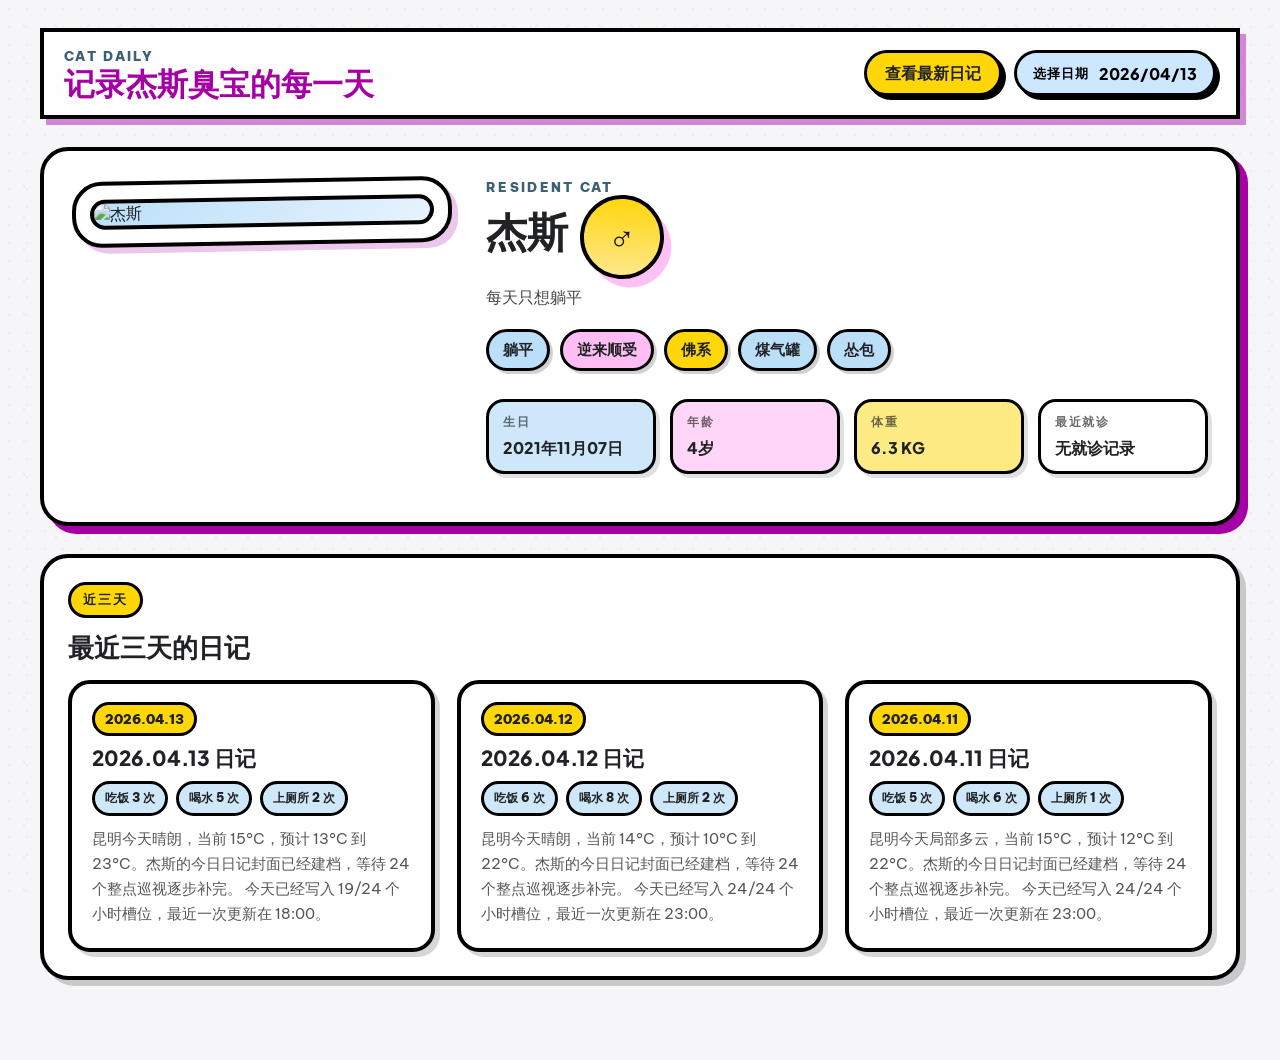
==== index.html @ 2c1eefea "Deploy cat-daily site: 2026-04-13 18:18:08 +0800" ====
<!doctype html>
<html lang="zh-CN">
  <head>
    <meta charset="utf-8">
    <meta name="viewport" content="width=device-width, initial-scale=1">
    <title>记录杰斯臭宝的每一天</title>
    <link rel="stylesheet" href="./site.css">
    <link rel="preconnect" href="https://fonts.googleapis.com">
    <link rel="preconnect" href="https://fonts.gstatic.com" crossorigin>
    <link href="https://fonts.googleapis.com/css2?family=Plus+Jakarta+Sans:wght@700;800&family=Be+Vietnam+Pro:wght@400;500;700;900&display=swap" rel="stylesheet">
  </head>
  <body>
    <div class="shell">
      <header class="topbar">
        <div class="brand">
          <p class="eyebrow">Cat Daily</p>
          <h1 class="brand-title">记录杰斯臭宝的每一天</h1>
          
        </div>
        <div class="topbar-actions">
          <a class="button button-primary" href="days/2026-04-13/index.html">查看最新日记</a>
          <div class="calendar-picker">
            <button id="calendar-trigger" class="date-picker-shell" type="button" aria-expanded="false" aria-controls="calendar-popover">
              <span class="date-picker-label">选择日期</span>
              <span id="calendar-trigger-text" class="date-picker-value">2026.04.13</span>
            </button>
            <div id="calendar-popover" class="calendar-popover" hidden>
              <div class="calendar-head">
                <button id="calendar-prev" class="calendar-nav" type="button" aria-label="上个月">←</button>
                <div id="calendar-month-label" class="calendar-month-label"></div>
                <button id="calendar-next" class="calendar-nav" type="button" aria-label="下个月">→</button>
              </div>
              <div class="calendar-legend" aria-hidden="true">
                <span class="calendar-legend-chip is-available">有日志</span>
                <span class="calendar-legend-chip is-unavailable">无日志</span>
              </div>
              <div class="calendar-weekdays">
                <span>日</span>
                <span>一</span>
                <span>二</span>
                <span>三</span>
                <span>四</span>
                <span>五</span>
                <span>六</span>
              </div>
              <div id="calendar-grid" class="calendar-grid"></div>
            </div>
          </div>
        </div>
      </header>

      <section class="hero-grid hero-grid-single">
        <article class="panel panel-pop profile-panel profile-panel-wide">
          <div class="profile-grid profile-grid-wide">
            <div class="avatar-frame avatar-frame-portrait">
              <img class="avatar-image avatar-image-portrait" src="media/services/catdaily-journal/data/20260403-201122.jpeg" alt="杰斯">
            </div>
            <div class="profile-copy">
              <p class="eyebrow">Resident Cat</p>
              <div class="profile-title-row">
                <h2 class="headline profile-name">杰斯</h2>
                <span class="gender-badge" title="公" aria-label="公">♂</span>
              </div>
              <p class="lead profile-tagline">每天只想躺平</p>
              <div class="chip-row"><span class="chip chip-primary">躺平</span><span class="chip chip-secondary">逆来顺受</span><span class="chip chip-tertiary">佛系</span><span class="chip chip-primary">煤气罐</span><span class="chip chip-primary">怂包</span></div>
              <div class="profile-facts profile-facts-wide">
                
            <div class="fact-card">
              <p class="fact-label">生日</p>
              <p class="fact-value">2021年11月07日</p>
            </div>
            
            <div class="fact-card">
              <p class="fact-label">年龄</p>
              <p class="fact-value">4岁</p>
            </div>
            
            <div class="fact-card">
              <p class="fact-label">体重</p>
              <p class="fact-value">6.3 KG</p>
            </div>
            
            <div class="fact-card">
              <p class="fact-label">最近就诊</p>
              <p class="fact-value">无就诊记录</p>
            </div>
            
              </div>
            </div>
          </div>
        </article>
      </section>

      <section id="archives" class="panel archive-panel">
        <span class="kicker">近三天</span>
        <h2 class="section-title">最近三天的日记</h2>
        <div class="archive-grid">
          
            <a class="archive-card" href="days/2026-04-13/index.html">
              <span class="archive-date">2026.04.13</span>
              <h3 class="archive-title">2026.04.13 日记</h3>
              <div class="archive-meta"><span class="archive-meta-chip">吃饭 3 次</span><span class="archive-meta-chip">喝水 5 次</span><span class="archive-meta-chip">上厕所 2 次</span></div>
              <p class="archive-summary">昆明今天晴朗，当前 15°C，预计 13°C 到 23°C。杰斯的今日日记封面已经建档，等待 24 个整点巡视逐步补完。 今天已经写入 19/24 个小时槽位，最近一次更新在 18:00。</p>
            </a>
            
            <a class="archive-card" href="days/2026-04-12/index.html">
              <span class="archive-date">2026.04.12</span>
              <h3 class="archive-title">2026.04.12 日记</h3>
              <div class="archive-meta"><span class="archive-meta-chip">吃饭 6 次</span><span class="archive-meta-chip">喝水 8 次</span><span class="archive-meta-chip">上厕所 2 次</span></div>
              <p class="archive-summary">昆明今天晴朗，当前 14°C，预计 10°C 到 22°C。杰斯的今日日记封面已经建档，等待 24 个整点巡视逐步补完。 今天已经写入 24/24 个小时槽位，最近一次更新在 23:00。</p>
            </a>
            
            <a class="archive-card" href="days/2026-04-11/index.html">
              <span class="archive-date">2026.04.11</span>
              <h3 class="archive-title">2026.04.11 日记</h3>
              <div class="archive-meta"><span class="archive-meta-chip">吃饭 5 次</span><span class="archive-meta-chip">喝水 6 次</span><span class="archive-meta-chip">上厕所 1 次</span></div>
              <p class="archive-summary">昆明今天局部多云，当前 15°C，预计 12°C 到 22°C。杰斯的今日日记封面已经建档，等待 24 个整点巡视逐步补完。 今天已经写入 24/24 个小时槽位，最近一次更新在 23:00。</p>
            </a>
            
        </div>
      </section>
    </div>
    <script>
      (function () {
        const days = {"2026-04-13": "days/2026-04-13/index.html", "2026-04-12": "days/2026-04-12/index.html", "2026-04-11": "days/2026-04-11/index.html", "2026-04-10": "days/2026-04-10/index.html", "2026-04-09": "days/2026-04-09/index.html", "2026-04-08": "days/2026-04-08/index.html", "2026-04-07": "days/2026-04-07/index.html", "2026-04-06": "days/2026-04-06/index.html", "2026-04-05": "days/2026-04-05/index.html", "2026-04-04": "days/2026-04-04/index.html", "2026-04-03": "days/2026-04-03/index.html", "2026-04-02": "days/2026-04-02/index.html", "2026-04-01": "days/2026-04-01/index.html"};
        const trigger = document.getElementById("calendar-trigger");
        const triggerText = document.getElementById("calendar-trigger-text");
        const popover = document.getElementById("calendar-popover");
        const grid = document.getElementById("calendar-grid");
        const monthLabel = document.getElementById("calendar-month-label");
        const prevButton = document.getElementById("calendar-prev");
        const nextButton = document.getElementById("calendar-next");
        if (!trigger || !triggerText || !popover || !grid || !monthLabel || !prevButton || !nextButton) {
          return;
        }

        const availableDates = Object.keys(days).sort();
        if (!availableDates.length) {
          return;
        }

        const selectedDate = "2026-04-13";
        let cursor = new Date(selectedDate + "T00:00:00");

        function formatMonthLabel(date) {
          return `${date.getFullYear()}年${String(date.getMonth() + 1).padStart(2, "0")}月`;
        }

        function formatDateKey(date) {
          const y = date.getFullYear();
          const m = String(date.getMonth() + 1).padStart(2, "0");
          const d = String(date.getDate()).padStart(2, "0");
          return `${y}-${m}-${d}`;
        }

        function formatDisplayValue(dateKey) {
          return dateKey.replace(/-/g, "/");
        }

        function renderCalendar() {
          const year = cursor.getFullYear();
          const month = cursor.getMonth();
          const firstDay = new Date(year, month, 1);
          const offset = firstDay.getDay();
          const start = new Date(year, month, 1 - offset);
          monthLabel.textContent = formatMonthLabel(cursor);
          grid.innerHTML = "";

          for (let index = 0; index < 42; index += 1) {
            const current = new Date(start);
            current.setDate(start.getDate() + index);
            const dateKey = formatDateKey(current);
            const isCurrentMonth = current.getMonth() === month;
            const isAvailable = Object.prototype.hasOwnProperty.call(days, dateKey);
            const isSelected = dateKey === selectedDate;

            const button = document.createElement("button");
            button.type = "button";
            button.className = "calendar-day";
            button.textContent = String(current.getDate());

            if (!isCurrentMonth) {
              button.classList.add("is-other-month");
            }
            if (isAvailable) {
              button.classList.add("is-available");
            } else {
              button.classList.add("is-unavailable");
            }
            if (isSelected) {
              button.classList.add("is-selected");
            }

            if (isAvailable) {
              button.addEventListener("click", () => {
                window.location.href = days[dateKey];
              });
            } else {
              button.disabled = true;
            }

            grid.appendChild(button);
          }
          triggerText.textContent = formatDisplayValue(selectedDate);
        }

        trigger.addEventListener("click", () => {
          const nextState = popover.hidden;
          popover.hidden = !nextState;
          trigger.setAttribute("aria-expanded", String(nextState));
        });

        document.addEventListener("click", (event) => {
          if (popover.hidden) {
            return;
          }
          if (popover.contains(event.target) || trigger.contains(event.target)) {
            return;
          }
          popover.hidden = true;
          trigger.setAttribute("aria-expanded", "false");
        });

        prevButton.addEventListener("click", () => {
          cursor = new Date(cursor.getFullYear(), cursor.getMonth() - 1, 1);
          renderCalendar();
        });

        nextButton.addEventListener("click", () => {
          cursor = new Date(cursor.getFullYear(), cursor.getMonth() + 1, 1);
          renderCalendar();
        });

        renderCalendar();
      })();
    </script>
  </body>
</html>
---- site.css ----
:root {
  --bg: #f6f6f9;
  --paper: #ffffff;
  --ink: #202225;
  --primary: #3c6074;
  --primary-soft: #bbdff8;
  --secondary: #a400a4;
  --secondary-soft: #ffbdf3;
  --tertiary: #ffd709;
  --night: #171b3a;
  --border: #000000;
  --shadow: 8px 8px 0 0 var(--secondary);
  --shadow-soft: 6px 6px 0 0 rgba(0, 0, 0, 0.18);
  --radius-lg: 28px;
  --radius-md: 20px;
  --radius-sm: 14px;
}

* {
  box-sizing: border-box;
}

html {
  scroll-behavior: smooth;
}

body {
  margin: 0;
  font-family: "Be Vietnam Pro", "Noto Sans SC", sans-serif;
  color: var(--ink);
  background:
    radial-gradient(circle at 15% 20%, rgba(164, 0, 164, 0.08), transparent 0 18rem),
    radial-gradient(circle at 85% 10%, rgba(60, 96, 116, 0.12), transparent 0 20rem),
    radial-gradient(circle at 50% 80%, rgba(255, 215, 9, 0.1), transparent 0 18rem),
    var(--bg);
}

body::before {
  content: "";
  position: fixed;
  inset: 0;
  pointer-events: none;
  opacity: 0.06;
  background-image:
    radial-gradient(var(--primary) 1.5px, transparent 1.5px),
    radial-gradient(var(--secondary) 1px, transparent 1px);
  background-size: 18px 18px, 32px 32px;
  background-position: 0 0, 8px 10px;
}

a {
  color: inherit;
  text-decoration: none;
}

img {
  display: block;
  max-width: 100%;
}

.shell {
  position: relative;
  z-index: 1;
  max-width: 1240px;
  margin: 0 auto;
  padding: 28px 20px 80px;
}

.topbar {
  position: sticky;
  top: 0;
  z-index: 20;
  display: flex;
  justify-content: space-between;
  align-items: center;
  gap: 16px;
  margin-bottom: 28px;
  padding: 16px 20px;
  border: 4px solid var(--border);
  background: rgba(255, 255, 255, 0.86);
  backdrop-filter: blur(10px);
  box-shadow: 6px 6px 0 0 rgba(164, 0, 164, 0.45);
}

.brand {
  display: flex;
  flex-direction: column;
  gap: 4px;
}

.eyebrow {
  margin: 0;
  font-size: 0.8rem;
  font-weight: 900;
  text-transform: uppercase;
  letter-spacing: 0.18em;
  color: var(--primary);
}

.brand-title {
  margin: 0;
  font-family: "Plus Jakarta Sans", "Noto Sans SC", sans-serif;
  font-size: clamp(1.6rem, 2.4vw, 2.6rem);
  font-weight: 900;
  line-height: 1;
  color: var(--secondary);
}

.brand-subtitle {
  margin: 0;
  font-size: 0.95rem;
  font-weight: 700;
  color: rgba(32, 34, 37, 0.72);
}

.topbar-actions {
  display: flex;
  flex-wrap: wrap;
  gap: 12px;
  justify-content: flex-end;
}

.date-picker-shell {
  display: inline-flex;
  align-items: center;
  gap: 10px;
  min-height: 46px;
  padding: 0 16px;
  border: 3px solid var(--border);
  border-radius: 999px;
  background: #cce7ff;
  box-shadow: 4px 4px 0 0 var(--border);
  font-family: "Plus Jakarta Sans", "Noto Sans SC", sans-serif;
  font-weight: 800;
  cursor: pointer;
}

.date-picker-label {
  font-size: 0.82rem;
  letter-spacing: 0.08em;
  text-transform: uppercase;
}

.date-picker-value {
  font-size: 1rem;
}

.calendar-picker {
  position: relative;
}

.calendar-popover {
  position: absolute;
  top: calc(100% + 14px);
  right: 0;
  width: 360px;
  padding: 18px;
  border: 4px solid var(--border);
  border-radius: 24px;
  background: linear-gradient(180deg, rgba(255, 255, 255, 0.98), rgba(255, 189, 243, 0.18));
  box-shadow: 10px 10px 0 0 rgba(164, 0, 164, 0.28);
}

.calendar-legend {
  display: flex;
  gap: 10px;
  margin-bottom: 12px;
}

.calendar-legend-chip {
  display: inline-flex;
  align-items: center;
  justify-content: center;
  padding: 6px 12px;
  border: 3px solid var(--border);
  border-radius: 999px;
  font-size: 0.76rem;
  font-weight: 900;
  letter-spacing: 0.08em;
}

.calendar-legend-chip.is-available {
  background: linear-gradient(180deg, rgba(255, 215, 9, 0.95), rgba(255, 240, 166, 0.95));
  box-shadow: 4px 4px 0 0 rgba(164, 0, 164, 0.18);
}

.calendar-legend-chip.is-unavailable {
  background: #ececf0;
  color: rgba(32, 34, 37, 0.44);
  border-color: rgba(0, 0, 0, 0.24);
  filter: grayscale(1);
}

.calendar-head {
  display: grid;
  grid-template-columns: 48px 1fr 48px;
  align-items: center;
  gap: 10px;
  margin-bottom: 14px;
}

.calendar-month-label {
  text-align: center;
  font-family: "Plus Jakarta Sans", "Noto Sans SC", sans-serif;
  font-size: 1.2rem;
  font-weight: 900;
}

.calendar-nav {
  min-height: 44px;
  border: 3px solid var(--border);
  border-radius: 16px;
  background: var(--paper);
  font-family: "Plus Jakarta Sans", "Noto Sans SC", sans-serif;
  font-size: 1.2rem;
  font-weight: 900;
  cursor: pointer;
  box-shadow: 4px 4px 0 0 var(--border);
}

.calendar-weekdays,
.calendar-grid {
  display: grid;
  grid-template-columns: repeat(7, minmax(0, 1fr));
  gap: 8px;
}

.calendar-weekdays {
  margin-bottom: 10px;
}

.calendar-weekdays span {
  text-align: center;
  font-size: 0.85rem;
  font-weight: 900;
  color: rgba(32, 34, 37, 0.68);
}

.calendar-day {
  min-height: 42px;
  border: 3px solid var(--border);
  border-radius: 14px;
  background: var(--paper);
  font-family: "Plus Jakarta Sans", "Noto Sans SC", sans-serif;
  font-size: 0.98rem;
  font-weight: 900;
  cursor: pointer;
  transition: transform 0.18s ease, box-shadow 0.18s ease, background 0.18s ease;
}

.calendar-day.is-available {
  background: linear-gradient(180deg, rgba(255, 215, 9, 0.95), rgba(255, 240, 166, 0.95));
  box-shadow: 5px 5px 0 0 rgba(164, 0, 164, 0.22);
}

.calendar-day.is-available:hover {
  transform: translate(-1px, -1px) rotate(-2deg);
  box-shadow: 7px 7px 0 0 rgba(164, 0, 164, 0.28);
}

.calendar-day.is-selected {
  background: linear-gradient(180deg, rgba(164, 0, 164, 0.92), rgba(214, 89, 214, 0.92));
  color: #ffffff;
  box-shadow: 6px 6px 0 0 rgba(0, 0, 0, 0.2);
}

.calendar-day.is-unavailable {
  background: #ececf0;
  color: rgba(32, 34, 37, 0.4);
  border-color: rgba(0, 0, 0, 0.26);
  filter: grayscale(1);
  cursor: not-allowed;
}

.calendar-day.is-other-month {
  opacity: 0.42;
}

.button,
.pill-link {
  display: inline-flex;
  align-items: center;
  justify-content: center;
  gap: 8px;
  min-height: 46px;
  padding: 0 18px;
  border: 3px solid var(--border);
  border-radius: 999px;
  background: var(--paper);
  font-family: "Plus Jakarta Sans", "Noto Sans SC", sans-serif;
  font-weight: 800;
  cursor: pointer;
  transition: transform 0.18s ease, box-shadow 0.18s ease, background 0.18s ease;
}

.button:hover,
.pill-link:hover {
  transform: translate(2px, 2px);
  box-shadow: none;
}

.button-primary {
  background: var(--tertiary);
  box-shadow: 4px 4px 0 0 var(--border);
}

.button-secondary {
  background: var(--primary-soft);
  box-shadow: 4px 4px 0 0 var(--border);
}

.hero-grid,
.archive-grid,
.stat-grid,
.phase-grid {
  display: grid;
  gap: 22px;
}

.hero-grid {
  grid-template-columns: 1.2fr 1fr;
  align-items: start;
  margin-bottom: 28px;
}

.hero-grid-single {
  grid-template-columns: 1fr;
}

.panel {
  border: 4px solid var(--border);
  border-radius: var(--radius-lg);
  background: var(--paper);
  box-shadow: var(--shadow-soft);
}

.panel-pop {
  box-shadow: var(--shadow);
}

.profile-panel {
  padding: 28px;
  transform: rotate(-1deg);
}

.profile-panel-wide {
  transform: none;
}

.profile-grid {
  display: grid;
  grid-template-columns: 280px 1fr;
  gap: 28px;
  align-items: start;
}

.profile-grid-wide {
  grid-template-columns: minmax(280px, 380px) 1fr;
  gap: 34px;
  align-items: start;
}

.avatar-frame {
  position: relative;
  padding: 14px 14px 28px;
  border: 4px solid var(--border);
  border-radius: var(--radius-md);
  background: var(--paper);
  box-shadow: 6px 6px 0 0 rgba(164, 0, 164, 0.22);
  transform: rotate(2deg);
}

.avatar-frame-portrait {
  padding: 14px;
  border-radius: 30px;
  transform: rotate(-1deg);
}

.avatar-image {
  aspect-ratio: 1 / 1;
  border: 4px solid var(--border);
  border-radius: 24px;
  background: linear-gradient(135deg, var(--primary-soft), #e7f3ff);
  object-fit: cover;
}

.avatar-image-portrait {
  width: 100%;
  height: auto;
  aspect-ratio: auto;
  border-radius: 24px;
  object-fit: contain;
  object-position: center center;
}

.avatar-caption {
  margin: 14px 0 0;
  text-align: center;
  font-size: 0.86rem;
  font-weight: 900;
  letter-spacing: 0.16em;
  text-transform: uppercase;
  color: var(--primary);
}

.photo-badge {
  position: absolute;
  top: -16px;
  left: 18px;
  display: inline-flex;
  padding: 8px 14px;
  border: 3px solid var(--border);
  border-radius: 999px;
  background: var(--tertiary);
  font-size: 0.78rem;
  font-weight: 900;
  letter-spacing: 0.12em;
  text-transform: uppercase;
  box-shadow: 4px 4px 0 0 rgba(0, 0, 0, 0.16);
}

.profile-copy {
  display: flex;
  flex-direction: column;
}

.profile-title-row {
  display: flex;
  flex-wrap: wrap;
  align-items: center;
  gap: 12px;
  margin-bottom: 4px;
}

.profile-name {
  margin: 0;
}

.gender-badge {
  position: relative;
  display: inline-grid;
  place-items: center;
  width: 84px;
  height: 84px;
  font-family: "Plus Jakarta Sans", "Noto Sans SC", sans-serif;
  font-size: 2.2rem;
  font-weight: 900;
  line-height: 1;
  color: #151515;
  transform: rotate(4deg);
  isolation: isolate;
}

.gender-badge::before {
  content: "";
  position: absolute;
  inset: 0;
  border: 4px solid var(--border);
  border-radius: 999px;
  background: linear-gradient(180deg, rgba(255, 215, 9, 0.98), rgba(255, 232, 138, 0.98));
  z-index: -1;
}

.gender-badge::after {
  content: "";
  position: absolute;
  inset: 10px -8px -8px 10px;
  border-radius: 999px;
  background: rgba(255, 189, 243, 0.95);
  z-index: -2;
}

.profile-tagline {
  margin-top: 6px;
  margin-bottom: 16px;
}

.headline {
  margin: 0 0 12px;
  font-family: "Plus Jakarta Sans", "Noto Sans SC", sans-serif;
  font-size: clamp(2rem, 3.2vw, 3.6rem);
  line-height: 0.95;
  font-weight: 900;
}

.headline strong {
  color: var(--secondary);
}

.lead {
  margin: 0;
  font-size: 1.02rem;
  line-height: 1.75;
  color: rgba(32, 34, 37, 0.84);
}

.chip-row {
  display: flex;
  flex-wrap: wrap;
  gap: 10px;
  margin: 18px 0 20px;
}

.chip {
  padding: 8px 14px;
  border: 3px solid var(--border);
  border-radius: 999px;
  font-size: 0.92rem;
  font-weight: 900;
  box-shadow: 3px 3px 0 0 rgba(0, 0, 0, 0.18);
}

.chip-primary {
  background: var(--primary-soft);
}

.chip-secondary {
  background: var(--secondary-soft);
}

.chip-tertiary {
  background: var(--tertiary);
}

.profile-facts {
  display: grid;
  grid-template-columns: repeat(2, minmax(0, 1fr));
  gap: 12px;
  margin: 8px 0 20px;
}

.profile-facts-wide {
  grid-template-columns: repeat(4, minmax(0, 1fr));
  gap: 14px;
}

.fact-card {
  padding: 12px 14px;
  border: 3px solid var(--border);
  border-radius: 18px;
  background: rgba(255, 255, 255, 0.92);
  box-shadow: 4px 4px 0 0 rgba(0, 0, 0, 0.12);
}

.fact-card:nth-child(4n + 1) {
  background: rgba(187, 223, 248, 0.72);
}

.fact-card:nth-child(4n + 2) {
  background: rgba(255, 189, 243, 0.62);
}

.fact-card:nth-child(4n + 3) {
  background: rgba(255, 215, 9, 0.5);
}

.fact-label {
  margin: 0 0 6px;
  font-size: 0.76rem;
  font-weight: 900;
  letter-spacing: 0.14em;
  text-transform: uppercase;
  color: rgba(32, 34, 37, 0.66);
}

.fact-value {
  margin: 0;
  font-family: "Plus Jakarta Sans", "Noto Sans SC", sans-serif;
  font-size: 1rem;
  font-weight: 800;
  line-height: 1.35;
}

.featured-panel {
  padding: 26px;
  background: linear-gradient(180deg, rgba(255, 255, 255, 0.98), rgba(255, 189, 243, 0.26));
  transform: rotate(1deg);
}

.section-title {
  margin: 0 0 14px;
  font-family: "Plus Jakarta Sans", "Noto Sans SC", sans-serif;
  font-size: clamp(1.4rem, 2vw, 2rem);
  font-weight: 900;
}

.kicker {
  display: inline-flex;
  margin-bottom: 12px;
  padding: 6px 12px;
  border: 3px solid var(--border);
  border-radius: 999px;
  background: var(--tertiary);
  font-size: 0.8rem;
  font-weight: 900;
  letter-spacing: 0.16em;
  text-transform: uppercase;
}

.featured-summary {
  margin: 14px 0 18px;
  line-height: 1.75;
}

.stat-grid {
  grid-template-columns: repeat(3, minmax(0, 1fr));
  margin-bottom: 28px;
}

.stat-card {
  padding: 20px;
  border: 4px solid var(--border);
  border-radius: var(--radius-md);
  background: var(--paper);
}

.stat-card.food {
  background: linear-gradient(180deg, rgba(187, 223, 248, 0.96), rgba(255, 255, 255, 1));
}

.stat-card.water {
  background: linear-gradient(180deg, rgba(255, 189, 243, 0.78), rgba(255, 255, 255, 1));
}

.stat-card.litter {
  background: linear-gradient(180deg, rgba(255, 215, 9, 0.54), rgba(255, 255, 255, 1));
}

.stat-label {
  margin: 0 0 8px;
  font-size: 0.8rem;
  font-weight: 900;
  letter-spacing: 0.16em;
  text-transform: uppercase;
}

.stat-value {
  margin: 0;
  font-family: "Plus Jakarta Sans", "Noto Sans SC", sans-serif;
  font-size: clamp(1.5rem, 3vw, 2.6rem);
  font-weight: 900;
}

.stat-detail {
  margin: 10px 0 0;
  font-size: 0.95rem;
  line-height: 1.6;
  color: rgba(32, 34, 37, 0.72);
}

.schedule-panel,
.archive-panel,
.summary-panel,
.phase-section {
  padding: 24px;
}

.schedule-list {
  display: grid;
  gap: 14px;
}

.schedule-item {
  display: flex;
  gap: 14px;
  align-items: start;
  padding: 14px 16px;
  border: 3px solid var(--border);
  border-radius: 18px;
  background: rgba(255, 255, 255, 0.74);
}

.schedule-time {
  flex: 0 0 116px;
  font-family: "Plus Jakarta Sans", "Noto Sans SC", sans-serif;
  font-weight: 900;
  color: var(--secondary);
}

.archive-grid {
  grid-template-columns: repeat(3, minmax(0, 1fr));
}

.archive-card {
  display: flex;
  flex-direction: column;
  gap: 10px;
  padding: 18px 20px 22px;
  border: 4px solid var(--border);
  border-radius: 22px;
  background: var(--paper);
  box-shadow: 5px 5px 0 0 rgba(0, 0, 0, 0.16);
  transition: transform 0.18s ease, box-shadow 0.18s ease;
}

.archive-card:hover {
  transform: translateY(-4px) rotate(1deg);
  box-shadow: 8px 8px 0 0 rgba(164, 0, 164, 0.22);
}

.archive-date {
  display: inline-flex;
  align-self: start;
  padding: 6px 10px;
  border: 3px solid var(--border);
  border-radius: 999px;
  background: var(--tertiary);
  font-size: 0.82rem;
  font-weight: 900;
}

.archive-title {
  margin: 0;
  font-family: "Plus Jakarta Sans", "Noto Sans SC", sans-serif;
  font-size: 1.3rem;
  font-weight: 900;
  line-height: 1.2;
}

.archive-summary {
  margin: 0;
  font-size: 0.95rem;
  line-height: 1.65;
  color: rgba(32, 34, 37, 0.76);
}

.archive-meta {
  display: flex;
  flex-wrap: wrap;
  gap: 8px;
}

.archive-meta-chip {
  display: inline-flex;
  padding: 6px 10px;
  border: 3px solid var(--border);
  border-radius: 999px;
  background: rgba(187, 223, 248, 0.72);
  font-size: 0.78rem;
  font-weight: 900;
}

.day-layout {
  display: grid;
  gap: 26px;
}

.summary-panel {
  display: grid;
  grid-template-columns: 320px 1fr;
  gap: 24px;
  align-items: start;
  margin-bottom: 28px;
}

.cover-frame {
  padding: 16px 16px 24px;
}

.stamp-frame {
  position: relative;
  border: 0;
  border-radius: 26px;
  background:
    linear-gradient(135deg, rgba(255, 215, 9, 0.36), rgba(255, 189, 243, 0.28), rgba(187, 223, 248, 0.42));
  box-shadow: 6px 6px 0 0 rgba(255, 215, 9, 0.28);
  overflow: hidden;
  isolation: isolate;
}

.stamp-frame::before {
  content: "";
  position: absolute;
  inset: 0;
  z-index: 2;
  pointer-events: none;
  background:
    radial-gradient(circle at 14px 0, var(--paper) 0 7px, transparent 7.5px) top left / 28px 16px repeat-x,
    radial-gradient(circle at 14px 100%, var(--paper) 0 7px, transparent 7.5px) bottom left / 28px 16px repeat-x,
    radial-gradient(circle at 0 14px, var(--paper) 0 7px, transparent 7.5px) top left / 16px 28px repeat-y,
    radial-gradient(circle at 100% 14px, var(--paper) 0 7px, transparent 7.5px) top right / 16px 28px repeat-y;
}

.stamp-frame-cover::after,
.stamp-frame-slot::after {
  content: "";
  position: absolute;
  inset: 10px;
  z-index: 0;
  border: 3px dashed rgba(0, 0, 0, 0.22);
  border-radius: 20px;
}

.cover-image {
  position: relative;
  z-index: 1;
  aspect-ratio: 1 / 1;
  border: 0;
  border-radius: 14px;
  object-fit: cover;
  background: linear-gradient(135deg, rgba(187, 223, 248, 0.7), rgba(255, 189, 243, 0.6));
}

.previewable-image {
  cursor: zoom-in;
  transition: transform 0.18s ease;
}

.previewable-image:hover {
  transform: scale(1.015);
}

.previewable-image:focus-visible {
  outline: 4px solid rgba(164, 0, 164, 0.55);
  outline-offset: 3px;
}

.date-badge {
  display: inline-flex;
  margin-bottom: 14px;
  padding: 8px 14px;
  border: 3px solid var(--border);
  border-radius: 999px;
  background: var(--tertiary);
  font-weight: 900;
}

.story-box {
  padding: 18px 20px;
  border: 3px dashed var(--border);
  border-radius: 18px;
  background: rgba(255, 215, 9, 0.14);
  line-height: 1.8;
}

.phase-section {
  border: 4px solid var(--border);
  border-radius: var(--radius-lg);
}

.phase-midnight {
  background: linear-gradient(180deg, rgba(23, 27, 58, 0.96), rgba(52, 58, 114, 0.92));
  color: #ffffff;
}

.phase-daylight {
  background: linear-gradient(180deg, rgba(187, 223, 248, 0.72), rgba(255, 255, 255, 0.95));
}

.phase-evening {
  background: linear-gradient(180deg, rgba(255, 215, 9, 0.36), rgba(255, 189, 243, 0.24), rgba(255, 255, 255, 0.94));
}

.phase-header {
  display: flex;
  align-items: center;
  gap: 14px;
  margin-bottom: 18px;
}

.phase-title {
  margin: 0;
  display: inline-flex;
  padding: 8px 14px;
  border: 3px solid var(--border);
  border-radius: 999px;
  background: var(--paper);
  font-family: "Plus Jakarta Sans", "Noto Sans SC", sans-serif;
  font-size: 1.1rem;
  font-weight: 900;
  color: var(--ink);
}

.phase-rule {
  flex: 1;
  height: 4px;
  border-radius: 999px;
  background: currentColor;
  opacity: 0.35;
}

.phase-grid {
  grid-template-columns: repeat(4, minmax(0, 1fr));
}

.slot-card {
  display: flex;
  flex-direction: column;
  gap: 10px;
  padding: 12px 12px 18px;
  border: 4px solid var(--border);
  border-radius: 20px;
  background: var(--paper);
  color: var(--ink);
  box-shadow: 4px 4px 0 0 rgba(0, 0, 0, 0.15);
  transition: transform 0.18s ease, box-shadow 0.18s ease;
}

.slot-card:hover {
  transform: translateY(-3px);
  box-shadow: 6px 6px 0 0 rgba(164, 0, 164, 0.18);
}

.slot-card:nth-child(odd) {
  transform: rotate(-1.2deg);
}

.slot-card:nth-child(even) {
  transform: rotate(1.2deg);
}

.slot-card:nth-child(odd):hover,
.slot-card:nth-child(even):hover {
  transform: translateY(-3px) rotate(0deg);
}

.slot-image {
  position: relative;
  z-index: 1;
  aspect-ratio: 1 / 1;
  border: 0;
  border-radius: 12px;
  background: linear-gradient(135deg, rgba(187, 223, 248, 0.8), rgba(255, 189, 243, 0.7));
  object-fit: cover;
}

.slot-placeholder {
  display: grid;
  place-items: center;
  position: relative;
  z-index: 1;
  aspect-ratio: 1 / 1;
  border: 0;
  border-radius: 12px;
  background:
    radial-gradient(circle at 30% 30%, rgba(255, 255, 255, 0.5), transparent 0 32%),
    linear-gradient(135deg, rgba(187, 223, 248, 0.9), rgba(255, 215, 9, 0.5));
  font-family: "Plus Jakarta Sans", "Noto Sans SC", sans-serif;
  font-size: 2.2rem;
  font-weight: 900;
  color: var(--primary);
}

.stamp-frame-slot {
  padding: 14px;
  margin-bottom: 2px;
  box-shadow: 4px 4px 0 0 rgba(255, 215, 9, 0.4);
}

.slot-time {
  margin: 0;
  font-family: "Plus Jakarta Sans", "Noto Sans SC", sans-serif;
  font-size: 0.82rem;
  font-weight: 900;
  letter-spacing: 0.16em;
  text-transform: uppercase;
  color: var(--primary);
}

.slot-badge {
  display: inline-flex;
  align-self: start;
  padding: 5px 10px;
  border: 3px solid var(--border);
  border-radius: 999px;
  background: var(--secondary-soft);
  font-size: 0.76rem;
  font-weight: 900;
}

.slot-title {
  margin: 0;
  font-family: "Plus Jakarta Sans", "Noto Sans SC", sans-serif;
  font-size: 1rem;
  font-weight: 900;
}

.slot-description {
  margin: 0;
  font-size: 0.9rem;
  line-height: 1.65;
  color: rgba(32, 34, 37, 0.76);
}

.footer-note {
  margin-top: 28px;
  text-align: center;
  font-size: 0.92rem;
  line-height: 1.7;
  color: rgba(32, 34, 37, 0.68);
}

body.lightbox-open {
  overflow: hidden;
}

.lightbox {
  position: fixed;
  inset: 0;
  z-index: 120;
  display: grid;
  place-items: center;
  padding: 28px;
}

.lightbox[hidden] {
  display: none !important;
}

.lightbox-backdrop {
  position: absolute;
  inset: 0;
  background: rgba(18, 20, 24, 0.78);
  backdrop-filter: blur(8px);
}

.lightbox-dialog {
  position: relative;
  z-index: 1;
  display: grid;
  grid-template-columns: minmax(0, 1fr);
  justify-items: center;
  gap: 14px;
  width: min(960px, calc(100vw - 40px));
  max-height: calc(100vh - 40px);
  padding: 18px 18px 16px;
  border: 4px solid var(--border);
  border-radius: 28px;
  background: linear-gradient(135deg, rgba(255, 255, 255, 0.98), rgba(255, 250, 235, 0.98));
  box-shadow: 10px 10px 0 0 rgba(255, 215, 9, 0.3);
}

.lightbox-close {
  justify-self: end;
  padding: 8px 14px;
  border: 3px solid var(--border);
  border-radius: 999px;
  background: var(--secondary-soft);
  font: inherit;
  font-weight: 900;
  cursor: pointer;
}

.lightbox-image {
  display: block;
  width: auto;
  max-width: 100%;
  min-height: min(52vw, 280px);
  max-height: calc(100vh - 180px);
  margin: 0 auto;
  border-radius: 18px;
  object-fit: contain;
  background: linear-gradient(135deg, rgba(187, 223, 248, 0.26), rgba(255, 189, 243, 0.2));
}

.lightbox-caption {
  margin: 0;
  width: 100%;
  text-align: center;
  font-size: 0.92rem;
  font-weight: 800;
  color: rgba(32, 34, 37, 0.8);
}

.previewable-image {
  cursor: zoom-in;
}

@media (max-width: 980px) {
  .hero-grid,
  .summary-panel {
    grid-template-columns: 1fr;
  }

  .profile-grid {
    grid-template-columns: 1fr;
  }

  .profile-grid-wide {
    grid-template-columns: 1fr;
  }

  .stat-grid,
  .archive-grid,
  .phase-grid {
    grid-template-columns: repeat(2, minmax(0, 1fr));
  }

  .profile-facts {
    grid-template-columns: 1fr 1fr;
  }

  .profile-facts-wide {
    grid-template-columns: 1fr 1fr;
  }
}

@media (max-width: 640px) {
  .shell {
    padding: 18px 14px 60px;
  }

  .topbar {
    align-items: flex-start;
    flex-direction: column;
  }

  .topbar-actions {
    justify-content: flex-start;
  }

  .calendar-popover {
    left: 0;
    right: auto;
    width: min(360px, calc(100vw - 28px));
  }

  .stat-grid,
  .archive-grid,
  .phase-grid {
    grid-template-columns: 1fr;
  }

  .lightbox {
    padding: 16px;
  }

  .lightbox-dialog {
    width: calc(100vw - 24px);
    padding: 14px 14px 12px;
  }

  .profile-facts {
    grid-template-columns: 1fr;
  }

  .profile-facts-wide {
    grid-template-columns: 1fr;
  }

  .profile-panel,
  .featured-panel,
  .schedule-panel,
  .archive-panel,
  .summary-panel,
  .phase-section {
    padding: 18px;
  }
}
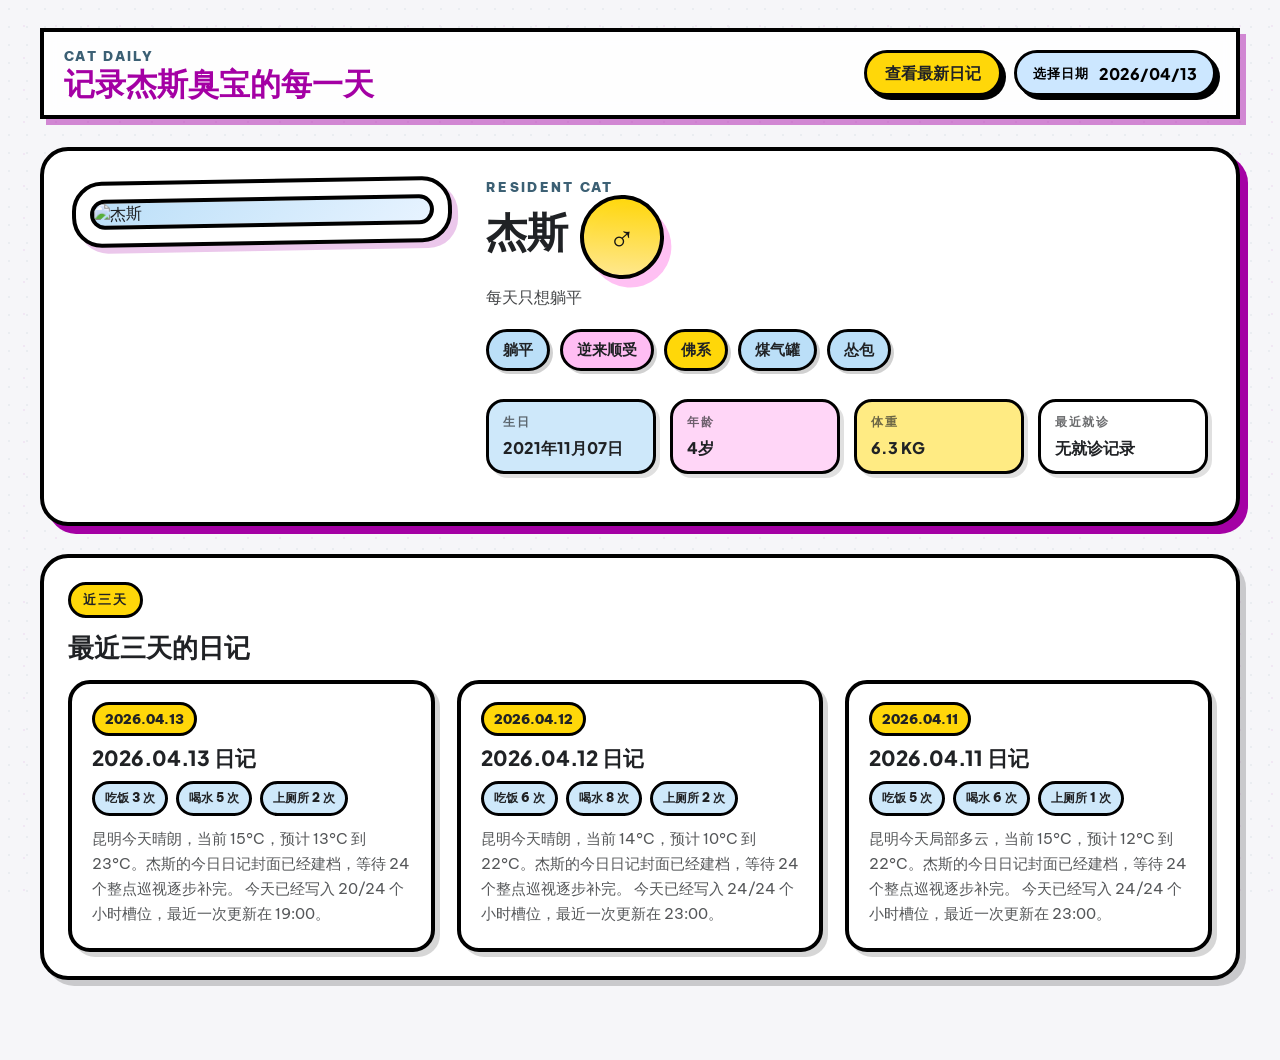
==== commit 36e2a771: "Deploy cat-daily site: 2026-04-13 19:18:15 +0800" ====
--- a/index.html
+++ b/index.html
@@ -100,7 +100,7 @@
               <span class="archive-date">2026.04.13</span>
               <h3 class="archive-title">2026.04.13 日记</h3>
               <div class="archive-meta"><span class="archive-meta-chip">吃饭 3 次</span><span class="archive-meta-chip">喝水 5 次</span><span class="archive-meta-chip">上厕所 2 次</span></div>
-              <p class="archive-summary">昆明今天晴朗，当前 15°C，预计 13°C 到 23°C。杰斯的今日日记封面已经建档，等待 24 个整点巡视逐步补完。 今天已经写入 19/24 个小时槽位，最近一次更新在 18:00。</p>
+              <p class="archive-summary">昆明今天晴朗，当前 15°C，预计 13°C 到 23°C。杰斯的今日日记封面已经建档，等待 24 个整点巡视逐步补完。 今天已经写入 20/24 个小时槽位，最近一次更新在 19:00。</p>
             </a>
             
             <a class="archive-card" href="days/2026-04-12/index.html">
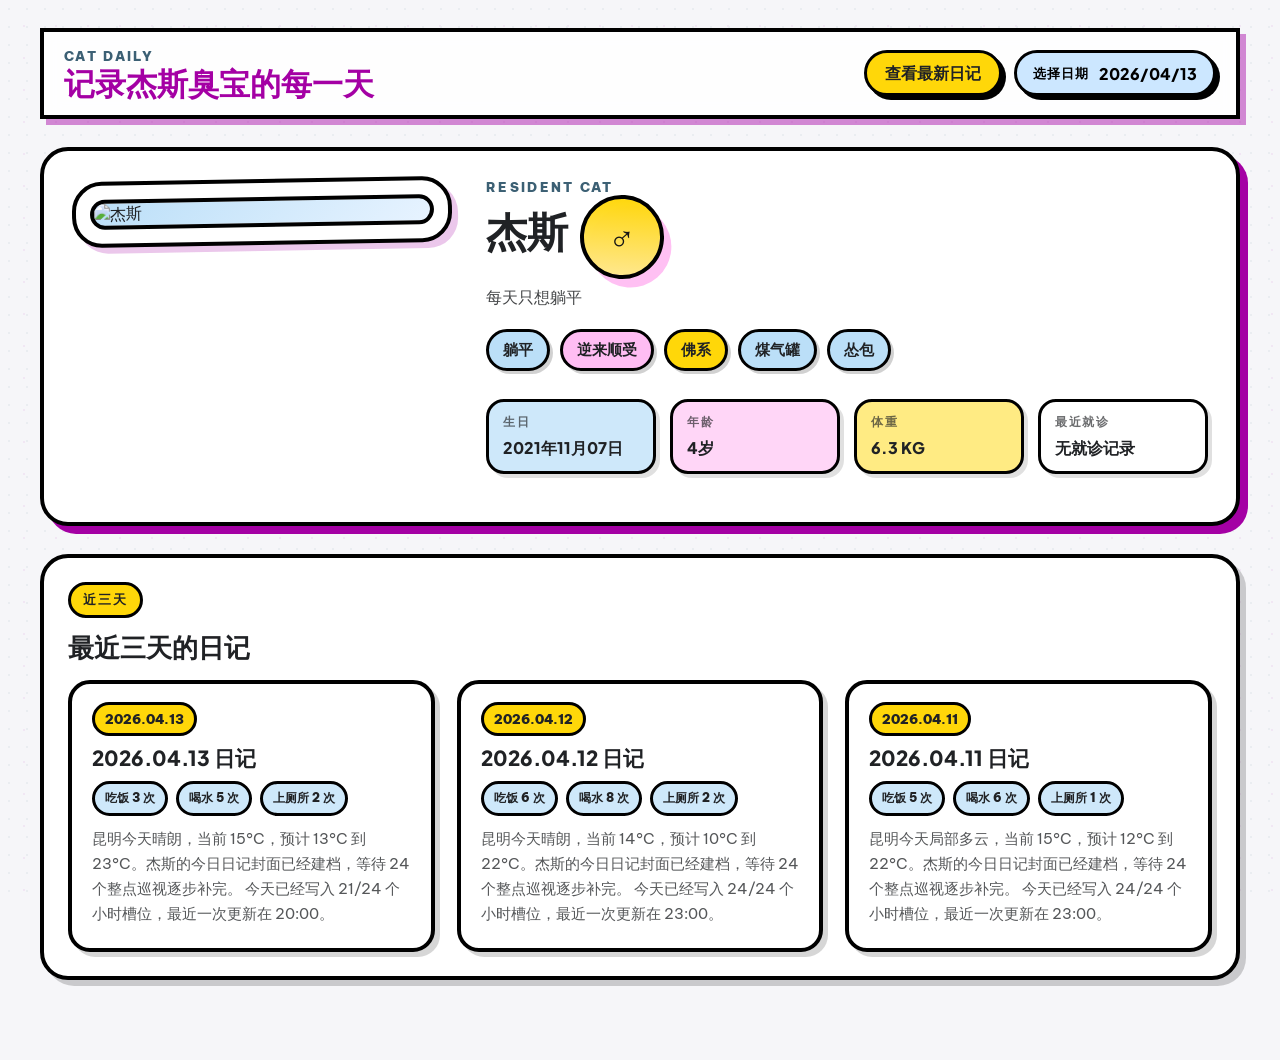
==== commit 5eb1c50d: "Deploy cat-daily site: 2026-04-13 20:17:28 +0800" ====
--- a/index.html
+++ b/index.html
@@ -100,7 +100,7 @@
               <span class="archive-date">2026.04.13</span>
               <h3 class="archive-title">2026.04.13 日记</h3>
               <div class="archive-meta"><span class="archive-meta-chip">吃饭 3 次</span><span class="archive-meta-chip">喝水 5 次</span><span class="archive-meta-chip">上厕所 2 次</span></div>
-              <p class="archive-summary">昆明今天晴朗，当前 15°C，预计 13°C 到 23°C。杰斯的今日日记封面已经建档，等待 24 个整点巡视逐步补完。 今天已经写入 20/24 个小时槽位，最近一次更新在 19:00。</p>
+              <p class="archive-summary">昆明今天晴朗，当前 15°C，预计 13°C 到 23°C。杰斯的今日日记封面已经建档，等待 24 个整点巡视逐步补完。 今天已经写入 21/24 个小时槽位，最近一次更新在 20:00。</p>
             </a>
             
             <a class="archive-card" href="days/2026-04-12/index.html">
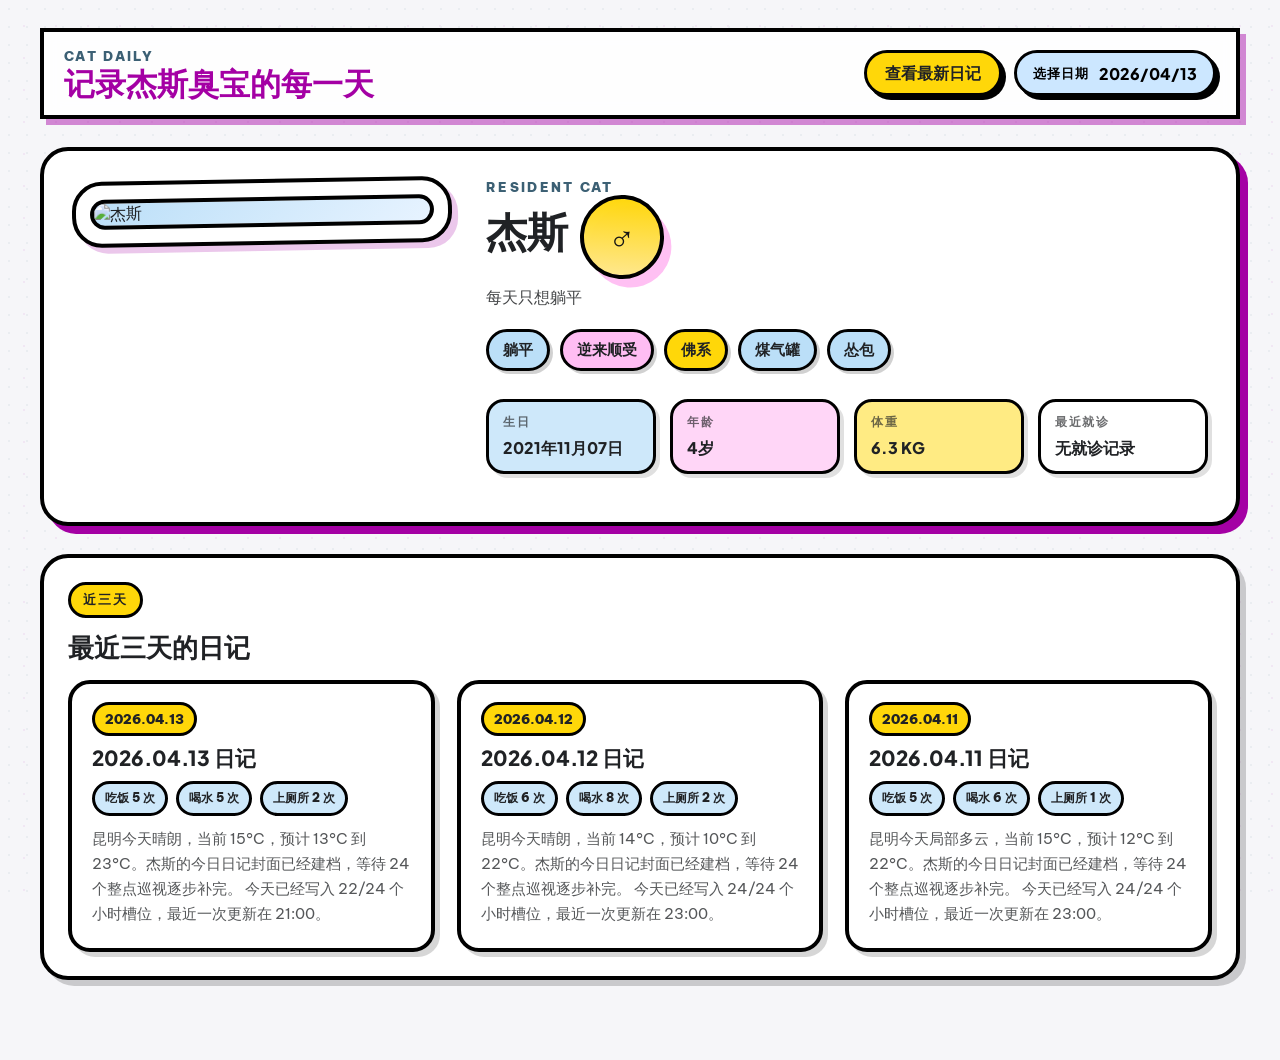
==== commit 56ad27ba: "Deploy cat-daily site: 2026-04-13 21:20:35 +0800" ====
--- a/index.html
+++ b/index.html
@@ -99,8 +99,8 @@
             <a class="archive-card" href="days/2026-04-13/index.html">
               <span class="archive-date">2026.04.13</span>
               <h3 class="archive-title">2026.04.13 日记</h3>
-              <div class="archive-meta"><span class="archive-meta-chip">吃饭 3 次</span><span class="archive-meta-chip">喝水 5 次</span><span class="archive-meta-chip">上厕所 2 次</span></div>
-              <p class="archive-summary">昆明今天晴朗，当前 15°C，预计 13°C 到 23°C。杰斯的今日日记封面已经建档，等待 24 个整点巡视逐步补完。 今天已经写入 21/24 个小时槽位，最近一次更新在 20:00。</p>
+              <div class="archive-meta"><span class="archive-meta-chip">吃饭 5 次</span><span class="archive-meta-chip">喝水 5 次</span><span class="archive-meta-chip">上厕所 2 次</span></div>
+              <p class="archive-summary">昆明今天晴朗，当前 15°C，预计 13°C 到 23°C。杰斯的今日日记封面已经建档，等待 24 个整点巡视逐步补完。 今天已经写入 22/24 个小时槽位，最近一次更新在 21:00。</p>
             </a>
             
             <a class="archive-card" href="days/2026-04-12/index.html">
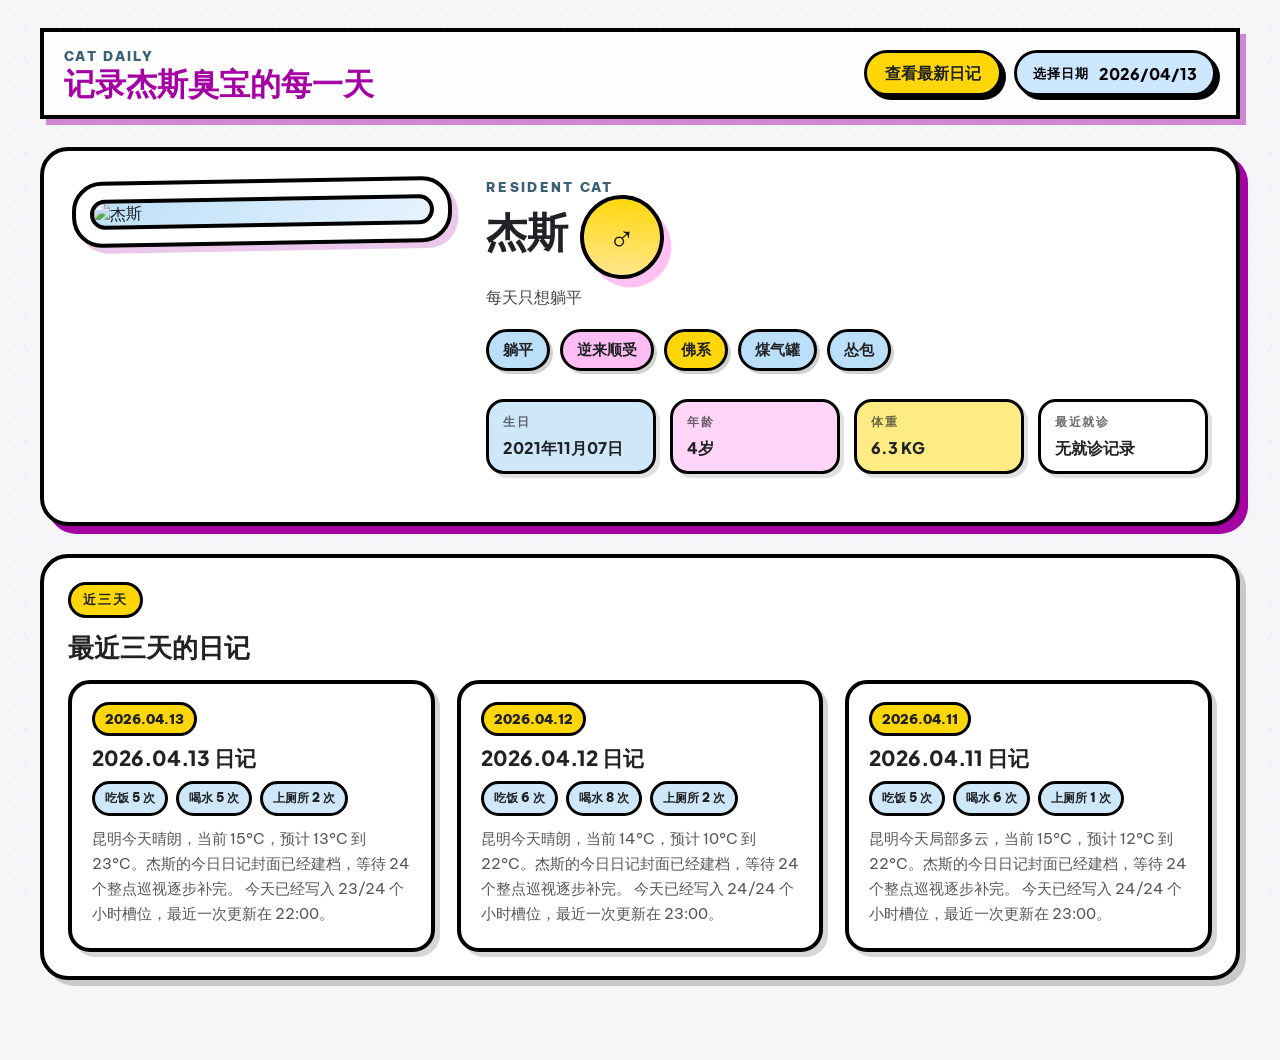
==== commit 012d46b4: "Deploy cat-daily site: 2026-04-13 22:18:43 +0800" ====
--- a/index.html
+++ b/index.html
@@ -100,7 +100,7 @@
               <span class="archive-date">2026.04.13</span>
               <h3 class="archive-title">2026.04.13 日记</h3>
               <div class="archive-meta"><span class="archive-meta-chip">吃饭 5 次</span><span class="archive-meta-chip">喝水 5 次</span><span class="archive-meta-chip">上厕所 2 次</span></div>
-              <p class="archive-summary">昆明今天晴朗，当前 15°C，预计 13°C 到 23°C。杰斯的今日日记封面已经建档，等待 24 个整点巡视逐步补完。 今天已经写入 22/24 个小时槽位，最近一次更新在 21:00。</p>
+              <p class="archive-summary">昆明今天晴朗，当前 15°C，预计 13°C 到 23°C。杰斯的今日日记封面已经建档，等待 24 个整点巡视逐步补完。 今天已经写入 23/24 个小时槽位，最近一次更新在 22:00。</p>
             </a>
             
             <a class="archive-card" href="days/2026-04-12/index.html">
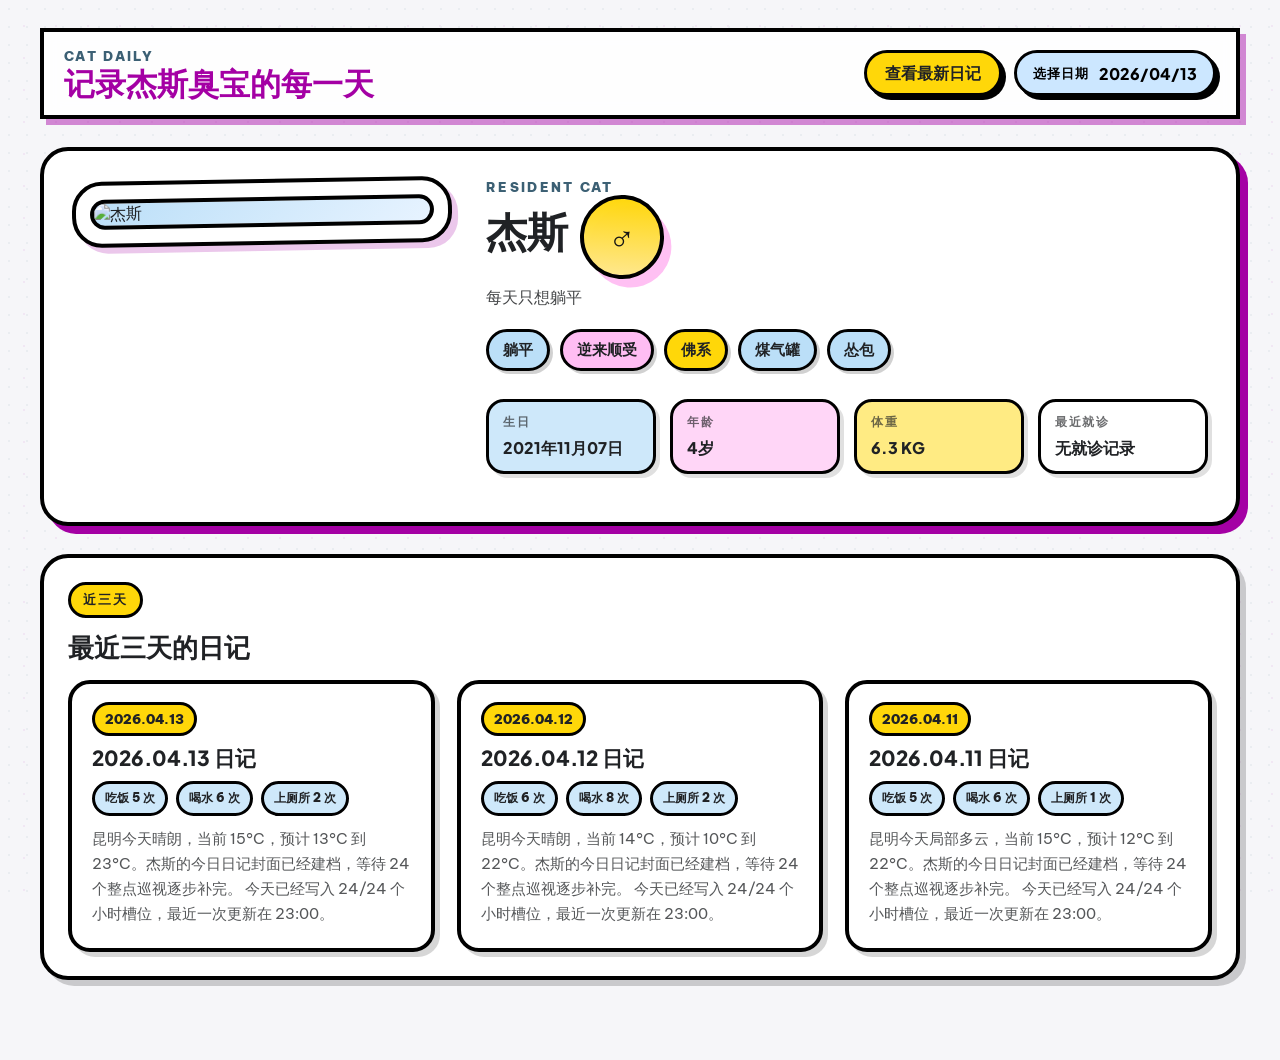
==== commit fdb20dca: "Deploy cat-daily site: 2026-04-13 23:18:53 +0800" ====
--- a/index.html
+++ b/index.html
@@ -99,8 +99,8 @@
             <a class="archive-card" href="days/2026-04-13/index.html">
               <span class="archive-date">2026.04.13</span>
               <h3 class="archive-title">2026.04.13 日记</h3>
-              <div class="archive-meta"><span class="archive-meta-chip">吃饭 5 次</span><span class="archive-meta-chip">喝水 5 次</span><span class="archive-meta-chip">上厕所 2 次</span></div>
-              <p class="archive-summary">昆明今天晴朗，当前 15°C，预计 13°C 到 23°C。杰斯的今日日记封面已经建档，等待 24 个整点巡视逐步补完。 今天已经写入 23/24 个小时槽位，最近一次更新在 22:00。</p>
+              <div class="archive-meta"><span class="archive-meta-chip">吃饭 5 次</span><span class="archive-meta-chip">喝水 6 次</span><span class="archive-meta-chip">上厕所 2 次</span></div>
+              <p class="archive-summary">昆明今天晴朗，当前 15°C，预计 13°C 到 23°C。杰斯的今日日记封面已经建档，等待 24 个整点巡视逐步补完。 今天已经写入 24/24 个小时槽位，最近一次更新在 23:00。</p>
             </a>
             
             <a class="archive-card" href="days/2026-04-12/index.html">
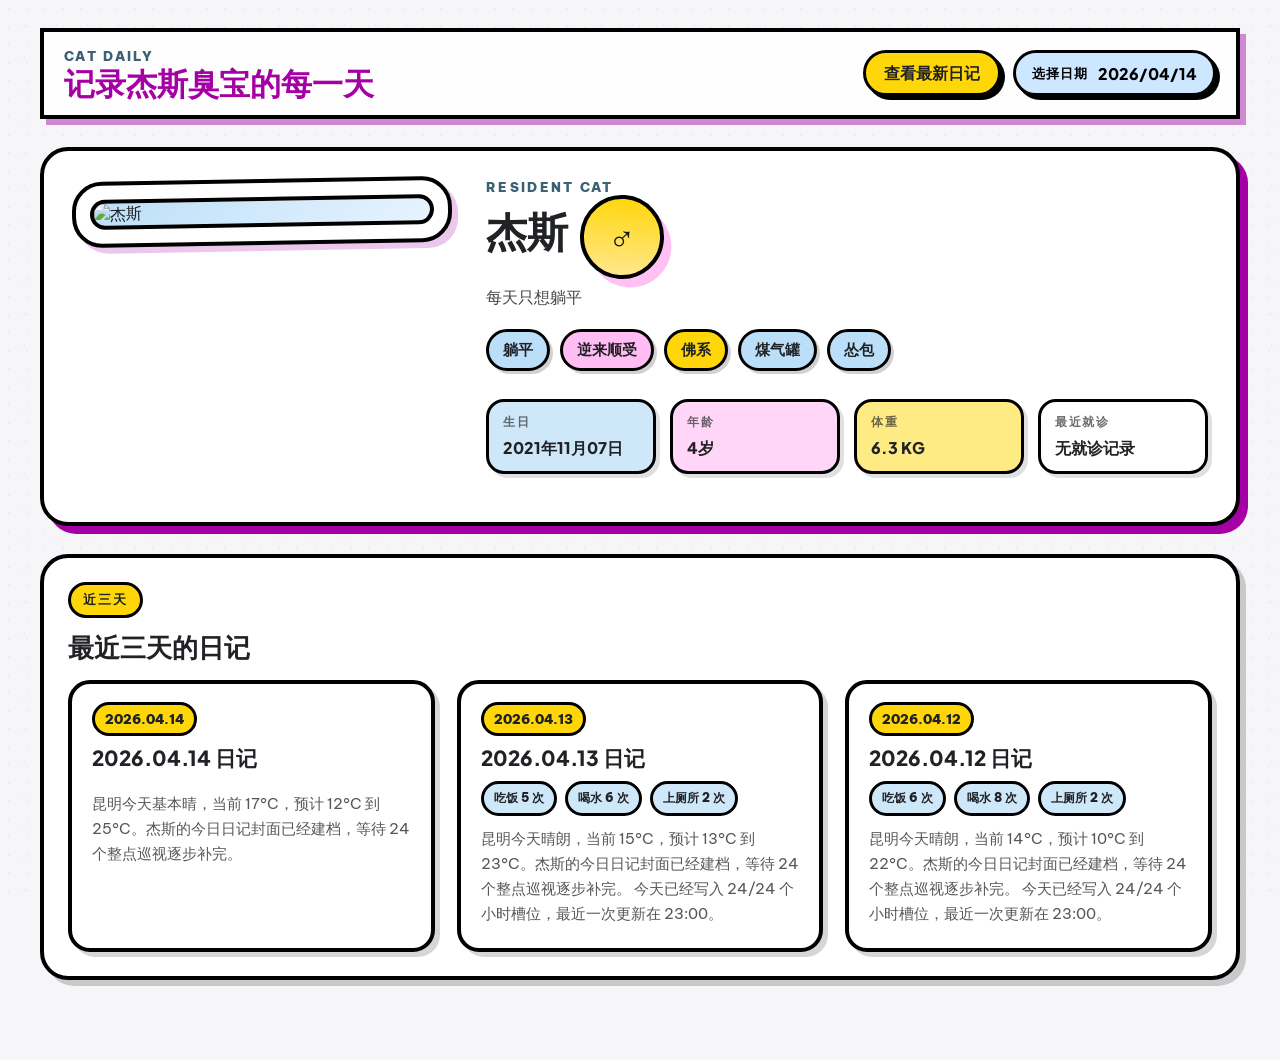
==== commit 9322df29: "Deploy cat-daily site: 2026-04-14 00:01:15 +0800" ====
--- a/index.html
+++ b/index.html
@@ -18,11 +18,11 @@
           
         </div>
         <div class="topbar-actions">
-          <a class="button button-primary" href="days/2026-04-13/index.html">查看最新日记</a>
+          <a class="button button-primary" href="days/2026-04-14/index.html">查看最新日记</a>
           <div class="calendar-picker">
             <button id="calendar-trigger" class="date-picker-shell" type="button" aria-expanded="false" aria-controls="calendar-popover">
               <span class="date-picker-label">选择日期</span>
-              <span id="calendar-trigger-text" class="date-picker-value">2026.04.13</span>
+              <span id="calendar-trigger-text" class="date-picker-value">2026.04.14</span>
             </button>
             <div id="calendar-popover" class="calendar-popover" hidden>
               <div class="calendar-head">
@@ -96,6 +96,13 @@
         <h2 class="section-title">最近三天的日记</h2>
         <div class="archive-grid">
           
+            <a class="archive-card" href="days/2026-04-14/index.html">
+              <span class="archive-date">2026.04.14</span>
+              <h3 class="archive-title">2026.04.14 日记</h3>
+              <div class="archive-meta"></div>
+              <p class="archive-summary">昆明今天基本晴，当前 17°C，预计 12°C 到 25°C。杰斯的今日日记封面已经建档，等待 24 个整点巡视逐步补完。</p>
+            </a>
+            
             <a class="archive-card" href="days/2026-04-13/index.html">
               <span class="archive-date">2026.04.13</span>
               <h3 class="archive-title">2026.04.13 日记</h3>
@@ -110,19 +117,12 @@
               <p class="archive-summary">昆明今天晴朗，当前 14°C，预计 10°C 到 22°C。杰斯的今日日记封面已经建档，等待 24 个整点巡视逐步补完。 今天已经写入 24/24 个小时槽位，最近一次更新在 23:00。</p>
             </a>
             
-            <a class="archive-card" href="days/2026-04-11/index.html">
-              <span class="archive-date">2026.04.11</span>
-              <h3 class="archive-title">2026.04.11 日记</h3>
-              <div class="archive-meta"><span class="archive-meta-chip">吃饭 5 次</span><span class="archive-meta-chip">喝水 6 次</span><span class="archive-meta-chip">上厕所 1 次</span></div>
-              <p class="archive-summary">昆明今天局部多云，当前 15°C，预计 12°C 到 22°C。杰斯的今日日记封面已经建档，等待 24 个整点巡视逐步补完。 今天已经写入 24/24 个小时槽位，最近一次更新在 23:00。</p>
-            </a>
-            
         </div>
       </section>
     </div>
     <script>
       (function () {
-        const days = {"2026-04-13": "days/2026-04-13/index.html", "2026-04-12": "days/2026-04-12/index.html", "2026-04-11": "days/2026-04-11/index.html", "2026-04-10": "days/2026-04-10/index.html", "2026-04-09": "days/2026-04-09/index.html", "2026-04-08": "days/2026-04-08/index.html", "2026-04-07": "days/2026-04-07/index.html", "2026-04-06": "days/2026-04-06/index.html", "2026-04-05": "days/2026-04-05/index.html", "2026-04-04": "days/2026-04-04/index.html", "2026-04-03": "days/2026-04-03/index.html", "2026-04-02": "days/2026-04-02/index.html", "2026-04-01": "days/2026-04-01/index.html"};
+        const days = {"2026-04-14": "days/2026-04-14/index.html", "2026-04-13": "days/2026-04-13/index.html", "2026-04-12": "days/2026-04-12/index.html", "2026-04-11": "days/2026-04-11/index.html", "2026-04-10": "days/2026-04-10/index.html", "2026-04-09": "days/2026-04-09/index.html", "2026-04-08": "days/2026-04-08/index.html", "2026-04-07": "days/2026-04-07/index.html", "2026-04-06": "days/2026-04-06/index.html", "2026-04-05": "days/2026-04-05/index.html", "2026-04-04": "days/2026-04-04/index.html", "2026-04-03": "days/2026-04-03/index.html", "2026-04-02": "days/2026-04-02/index.html", "2026-04-01": "days/2026-04-01/index.html"};
         const trigger = document.getElementById("calendar-trigger");
         const triggerText = document.getElementById("calendar-trigger-text");
         const popover = document.getElementById("calendar-popover");
@@ -139,7 +139,7 @@
           return;
         }
 
-        const selectedDate = "2026-04-13";
+        const selectedDate = "2026-04-14";
         let cursor = new Date(selectedDate + "T00:00:00");
 
         function formatMonthLabel(date) {
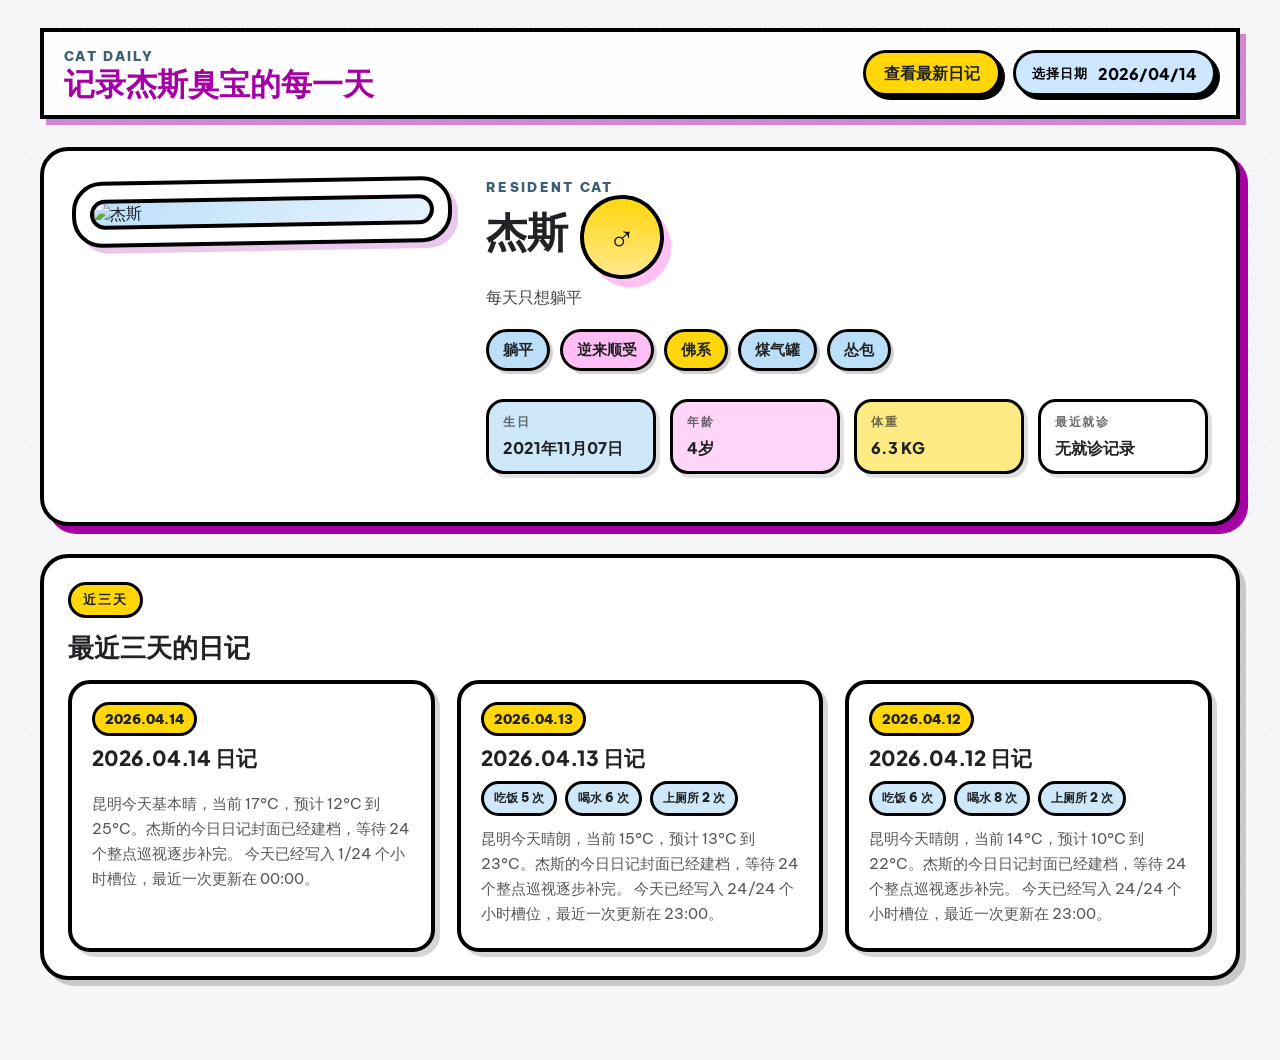
==== commit d8d3d197: "Deploy cat-daily site: 2026-04-14 00:18:27 +0800" ====
--- a/index.html
+++ b/index.html
@@ -100,7 +100,7 @@
               <span class="archive-date">2026.04.14</span>
               <h3 class="archive-title">2026.04.14 日记</h3>
               <div class="archive-meta"></div>
-              <p class="archive-summary">昆明今天基本晴，当前 17°C，预计 12°C 到 25°C。杰斯的今日日记封面已经建档，等待 24 个整点巡视逐步补完。</p>
+              <p class="archive-summary">昆明今天基本晴，当前 17°C，预计 12°C 到 25°C。杰斯的今日日记封面已经建档，等待 24 个整点巡视逐步补完。 今天已经写入 1/24 个小时槽位，最近一次更新在 00:00。</p>
             </a>
             
             <a class="archive-card" href="days/2026-04-13/index.html">
